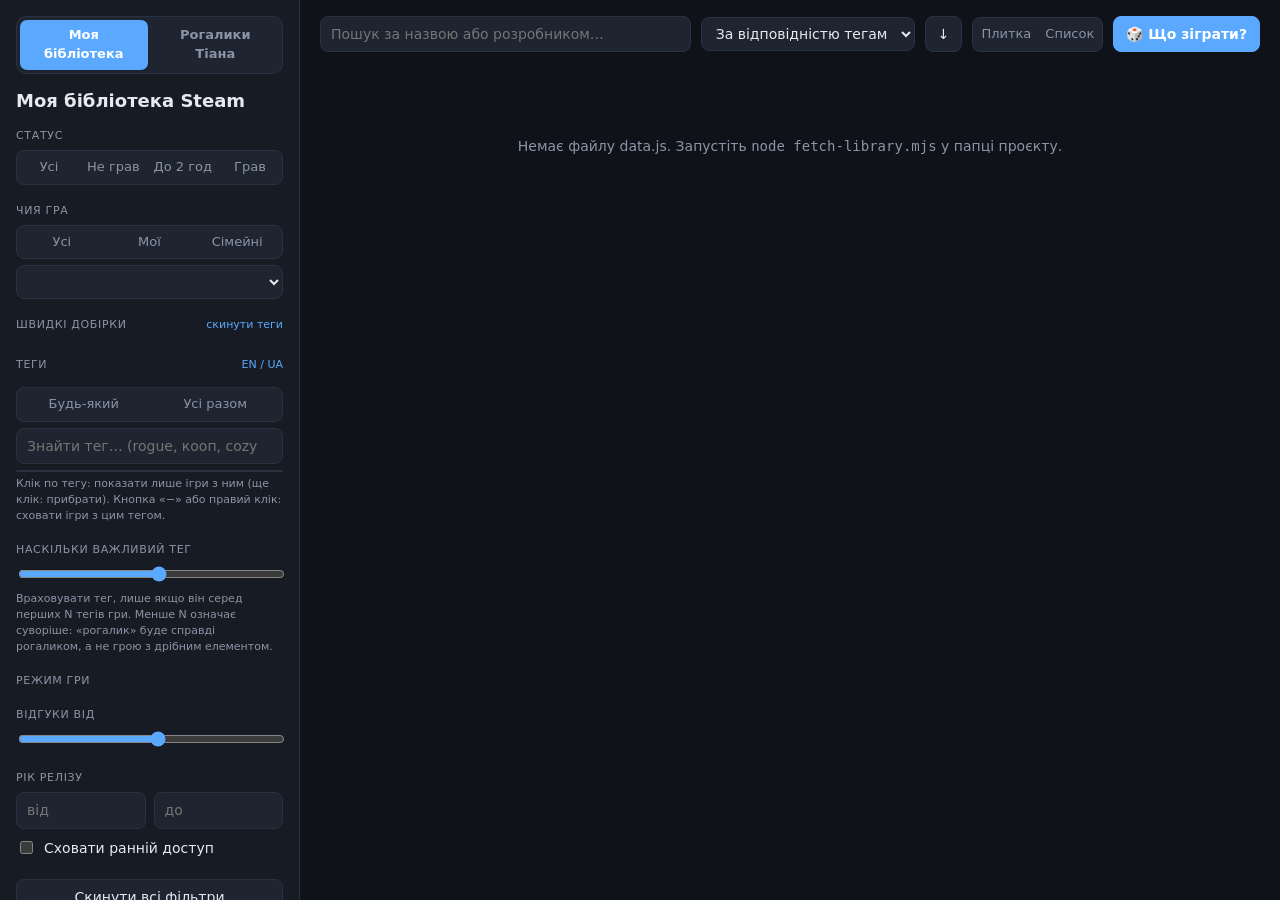
==== index.html @ 285743d7 "Steam library local site with family library and Tian's roguelike table - index.html: own + Steam Fa" ====
<!doctype html>
<html lang="uk">
<head>
<meta charset="utf-8">
<meta name="viewport" content="width=device-width, initial-scale=1">
<title>Моя бібліотека Steam</title>
<link rel="stylesheet" href="style.css">
</head>
<body>
<div class="app">
  <aside id="sidebar">
    <nav class="tabs"><a href="index.html" class="on">Моя бібліотека</a><a href="roguelikes.html">Рогалики Тіана</a></nav>
    <h1>Моя бібліотека Steam</h1>
    <div class="sub" id="updated"></div>

    <div class="section">
      <div class="label">Статус</div>
      <div class="seg" data-key="played">
        <button data-v="all">Усі</button>
        <button data-v="no">Не грав</button>
        <button data-v="tried">До 2 год</button>
        <button data-v="yes">Грав</button>
      </div>
    </div>

    <div class="section">
      <div class="label">Чия гра</div>
      <div class="seg" data-key="source">
        <button data-v="all">Усі</button>
        <button data-v="own">Мої</button>
        <button data-v="family">Сімейні</button>
      </div>
      <select id="owner" style="margin-top:6px"></select>
    </div>

    <div class="section">
      <div class="label">Швидкі добірки <button id="clearTags">скинути теги</button></div>
      <div class="presets" id="presets"></div>
    </div>

    <div class="section">
      <div class="label">
        Теги
        <button id="tagLang" title="Мова назв тегів">EN / UA</button>
      </div>
      <div class="selbox" id="selTags"></div>
      <div class="seg" data-key="tagMode" style="margin-bottom:6px">
        <button data-v="any" title="Гра має хоча б один із вибраних тегів">Будь-який</button>
        <button data-v="all" title="Гра має всі вибрані теги">Усі разом</button>
      </div>
      <input type="search" id="tagSearch" placeholder="Знайти тег… (rogue, кооп, cozy)">
      <div class="taglist" id="taglist"></div>
      <div class="hint">Клік по тегу: показати лише ігри з ним (ще клік: прибрати). Кнопка «−» або правий клік: сховати ігри з цим тегом.</div>
    </div>

    <div class="section">
      <div class="label">Наскільки важливий тег <span id="topNVal"></span></div>
      <input type="range" id="topN" min="3" max="20" step="1">
      <div class="hint">Враховувати тег, лише якщо він серед перших N тегів гри. Менше N означає суворіше: «рогалик» буде справді рогаликом, а не грою з дрібним елементом.</div>
    </div>

    <div class="section">
      <div class="label">Режим гри</div>
      <div class="checks" id="cats"></div>
    </div>

    <div class="section">
      <div class="label">Відгуки від <span id="minRevVal"></span></div>
      <input type="range" id="minRev" min="0" max="95" step="5">
    </div>

    <div class="section">
      <div class="label">Рік релізу</div>
      <div class="row2">
        <input type="number" id="yearFrom" placeholder="від">
        <input type="number" id="yearTo" placeholder="до">
      </div>
      <div class="checks" style="margin-top:6px">
        <label><input type="checkbox" id="hideEA"> Сховати ранній доступ</label>
      </div>
    </div>

    <button class="btn" id="resetAll" style="width:100%">Скинути всі фільтри</button>
    <div class="hint" style="margin-top:12px">Оновити дані: <code>node fetch-library.mjs</code>, потім перезавантажте сторінку.</div>
  </aside>

  <main>
    <div class="toolbar">
      <button class="btn menu-btn" id="menuBtn">☰ Фільтри</button>
      <input type="search" class="search" id="q" placeholder="Пошук за назвою або розробником…">
      <select id="sort" title="Сортування">
        <option value="relevance">За відповідністю тегам</option>
        <option value="name">За назвою</option>
        <option value="playtime">За наіграним часом</option>
        <option value="lastPlayed">За останнім запуском</option>
        <option value="review">За відгуками (%)</option>
        <option value="reviewCount">За популярністю</option>
        <option value="release">За датою релізу</option>
      </select>
      <button class="btn" id="dir" title="Напрямок сортування">↓</button>
      <div class="seg" data-key="view" style="flex:0 0 auto">
        <button data-v="grid">Плитка</button>
        <button data-v="list">Список</button>
      </div>
      <button class="btn primary" id="random">🎲 Що зіграти?</button>
    </div>
    <div class="stats" id="stats"></div>
    <div id="results"></div>
  </main>
</div>

<dialog id="dlg"></dialog>

<script src="data.js"></script>
<script>
(() => {
  const DATA = window.LIBRARY;
  if (!DATA) {
    document.getElementById('results').innerHTML =
      '<div class="empty">Немає файлу data.js. Запустіть <code>node fetch-library.mjs</code> у папці проєкту.</div>';
    return;
  }
  const games = DATA.games;
  const TAGS = DATA.tags; // id -> {en, uk}

  // «Розумний» тег: паті-ігри для компанії. У Steam немає одного тегу для цього
  // (PEAK, наприклад, не має «Party Game»), тож визначаємо за набором ознак.
  const PARTY_ID = -1;
  {
    const byEn = {};
    for (const [id, t] of Object.entries(TAGS)) byEn[t.en] = +id;
    const ids = (a) => a.map((x) => byEn[x]).filter(Boolean);
    const PARTY = ids(['Party Game', 'Party', 'Social Deduction', 'Trivia']);
    const MP = ids(['Multiplayer', 'Co-op', 'Online Co-Op', 'Local Multiplayer', 'Local Co-Op', 'PvP', 'Online PvP', '4 Player Local']);
    const FUN = ids(['Funny', 'Comedy', 'Memes']);
    const NOT = ids(['FPS', 'Looter Shooter', 'City Builder', 'Grand Strategy', 'Massively Multiplayer', 'MMORPG', 'Story Rich']);
    const MP_CATS = [1, 9, 38, 39, 24, 44, 49, 36, 37]; // мультиплеєр/кооп/PvP за даними магазину
    const inTop = (g, set, n) => set.some((id) => { const i = g.tags.indexOf(id); return i !== -1 && i < n; });
    TAGS[PARTY_ID] = { en: 'Party with friends', uk: 'Паті з друзями' };
    for (const g of DATA.games) {
      const multi = (g.categories || []).some((c) => MP_CATS.includes(c));
      const party = inTop(g, PARTY, 15) || (inTop(g, MP, 8) && inTop(g, FUN, 12) && !inTop(g, NOT, 8));
      if (multi && party) g.tags = [PARTY_ID, ...g.tags];
    }
  }

  // Режими гри (Steam category ids)
  const CATS = [
    { id: 2, name: 'Для одного гравця' },
    { id: 9, name: 'Кооператив (будь-який)', any: [9, 38, 39, 48] },
    { id: 38, name: 'Онлайн-кооператив' },
    { id: 39, name: 'Кооп на одному ПК', any: [39, 24, 37] },
    { id: 49, name: 'PvP', any: [49, 36, 37, 47] },
    { id: 44, name: 'Remote Play Together' },
    { id: 28, name: 'Повна підтримка геймпада' },
  ];

  const PRESETS = [
    { name: '🎉 Паті з друзями', tags: ['Party with friends'] },
    { name: 'Рогалики', tags: ['Roguelike', 'Roguelite', 'Action Roguelike', 'Roguelike Deckbuilder', 'Traditional Roguelike'] },
    { name: 'Колодобудування', tags: ['Deckbuilding', 'Card Battler', 'Roguelike Deckbuilder'] },
    { name: 'Метроїдванії', tags: ['Metroidvania'] },
    { name: 'Souls-like', tags: ['Souls-like'] },
    { name: 'Стратегії', tags: ['Strategy', 'Turn-Based Strategy', 'RTS', 'Grand Strategy', '4X'] },
    { name: 'Тактика', tags: ['Turn-Based Tactics', 'Tactical', 'Tactical RPG'] },
    { name: 'RPG', tags: ['RPG', 'Action RPG', 'CRPG', 'JRPG', 'Party-Based RPG'] },
    { name: 'Виживання', tags: ['Survival', 'Open World Survival Craft'] },
    { name: 'Будівництво', tags: ['City Builder', 'Colony Sim', 'Base Building', 'Automation'] },
    { name: 'Головоломки', tags: ['Puzzle', 'Logic'] },
    { name: 'Затишні', tags: ['Cozy', 'Relaxing', 'Wholesome'] },
    { name: 'Сюжетні', tags: ['Story Rich', 'Narrative', 'Visual Novel'] },
    { name: 'Горор', tags: ['Horror', 'Psychological Horror', 'Survival Horror'] },
    { name: 'Платформери', tags: ['Platformer', 'Precision Platformer', '2D Platformer', '3D Platformer'] },
    { name: 'Шутери', tags: ['Shooter', 'FPS', 'Shoot \'Em Up', 'Bullet Hell'] },
  ];
  const tagIdByEn = {};
  for (const [id, t] of Object.entries(TAGS)) tagIdByEn[t.en] = +id;
  for (const p of PRESETS) p.ids = p.tags.map((n) => tagIdByEn[n]).filter(Boolean);
  const presets = PRESETS.filter((p) => p.ids.length);

  const owners = [...new Set(games.filter((g) => g.source === 'family').flatMap((g) => g.owners.split('; ')))].filter(Boolean).sort();

  // ---------- Стан ----------
  const DEFAULTS = {
    q: '', played: 'all', source: 'all', owner: '', tagMode: 'any', inc: [], exc: [], topN: 20,
    cats: [], minRev: 0, yearFrom: '', yearTo: '', hideEA: false,
    sort: 'name', dir: 'asc', view: 'grid', tagLang: 'en',
  };
  let S = { ...DEFAULTS };
  try { Object.assign(S, JSON.parse(localStorage.getItem('steamlib.state') || '{}')); } catch {}
  const save = () => { try { localStorage.setItem('steamlib.state', JSON.stringify(S)); } catch {} };

  const $ = (id) => document.getElementById(id);
  const esc = (s) => String(s ?? '').replace(/[&<>"']/g, (c) => ({ '&': '&amp;', '<': '&lt;', '>': '&gt;', '"': '&quot;', "'": '&#39;' }[c]));
  const tagName = (id) => { const t = TAGS[id]; return t ? (S.tagLang === 'uk' ? (t.uk || t.en) : t.en) : id; };
  const tagTitle = (id) => { const t = TAGS[id]; return t ? `${t.en} / ${t.uk || ''}` : ''; };
  const hours = (h) => h >= 100 ? `${Math.round(h)} год` : h >= 1 ? `${h.toFixed(1).replace('.0', '')} год` : h > 0 ? `${Math.round(h * 60)} хв` : '';
  const revClass = (p) => p >= 80 ? 'good' : p >= 60 ? 'mid' : 'bad';
  const plural = (n, a, b, c) => { const m10 = n % 10, m100 = n % 100; return m10 === 1 && m100 !== 11 ? a : m10 >= 2 && m10 <= 4 && (m100 < 12 || m100 > 14) ? b : c; };

  // ---------- Фільтрація ----------
  function hasTag(g, id) {
    const i = g.tags.indexOf(id);
    return i !== -1 && i < S.topN;
  }
  function passesNonTag(g) {
    if (S.q) {
      const q = S.q.toLowerCase();
      if (!g.name.toLowerCase().includes(q) && !(g.developers || '').toLowerCase().includes(q)) return false;
    }
    if (S.played === 'no' && g.playtime_hours > 0) return false;
    if (S.played === 'yes' && !(g.playtime_hours > 0)) return false;
    if (S.played === 'tried' && !(g.playtime_hours > 0 && g.playtime_hours < 2)) return false;
    if (S.source !== 'all' && g.source !== S.source) return false;
    if (S.owner && !g.owners.split('; ').includes(S.owner)) return false;
    for (const cid of S.cats) {
      const c = CATS.find((x) => x.id === cid);
      const ids = c?.any || [cid];
      if (!ids.some((i) => (g.categories || []).includes(i))) return false;
    }
    if (S.minRev > 0 && !(g.review_pct >= S.minRev)) return false;
    const y = g.release ? +g.release.slice(0, 4) : null;
    if (S.yearFrom && !(y >= +S.yearFrom)) return false;
    if (S.yearTo && !(y <= +S.yearTo)) return false;
    if (S.hideEA && g.early_access) return false;
    return true;
  }
  function passesTags(g) {
    for (const id of S.exc) if (hasTag(g, id)) return false;
    if (!S.inc.length) return true;
    return S.tagMode === 'all' ? S.inc.every((id) => hasTag(g, id)) : S.inc.some((id) => hasTag(g, id));
  }
  // Відповідність: вищі позиції вибраних тегів дають більший бал
  function relevance(g) {
    let s = 0;
    for (const id of S.inc) { const i = g.tags.indexOf(id); if (i !== -1 && i < S.topN) s += 20 - i; }
    return s;
  }

  const SORTERS = {
    name: (a, b) => a.name.localeCompare(b.name, 'uk'),
    playtime: (a, b) => (a.playtime_hours || 0) - (b.playtime_hours || 0),
    lastPlayed: (a, b) => (a.last_played || '').localeCompare(b.last_played || ''),
    review: (a, b) => (a.review_pct ?? -1) - (b.review_pct ?? -1) || (a.review_count || 0) - (b.review_count || 0),
    reviewCount: (a, b) => (a.review_count || 0) - (b.review_count || 0),
    release: (a, b) => (a.release || '').localeCompare(b.release || ''),
    relevance: (a, b) => relevance(a) - relevance(b) || (a.review_pct ?? -1) - (b.review_pct ?? -1),
  };
  const DEFAULT_DIR = { name: 'asc', playtime: 'desc', lastPlayed: 'desc', review: 'desc', reviewCount: 'desc', release: 'desc', relevance: 'desc' };

  let current = [];
  function compute() {
    const base = games.filter(passesNonTag);
    current = base.filter(passesTags);
    let key = S.sort;
    let dir = S.dir === 'asc' ? 1 : -1;
    if (key === 'relevance' && !S.inc.length) { key = 'name'; dir = 1; }
    const cmp = SORTERS[key];
    current.sort((a, b) => dir * cmp(a, b) || a.name.localeCompare(b.name, 'uk'));
    // Лічильники тегів у межах решти фільтрів, щоб було видно, скільки ігор дасть кожен тег
    const counts = {};
    for (const g of base) {
      if (!S.exc.every((id) => !hasTag(g, id))) continue;
      for (let i = 0; i < Math.min(g.tags.length, S.topN); i++) counts[g.tags[i]] = (counts[g.tags[i]] || 0) + 1;
    }
    return counts;
  }

  // ---------- Рендер ----------
  function renderSidebar(counts) {
    document.querySelectorAll('.seg[data-key]').forEach((seg) => {
      seg.querySelectorAll('button').forEach((b) => b.classList.toggle('on', S[seg.dataset.key] === b.dataset.v));
    });
    $('owner').innerHTML = `<option value="">Будь-який власник</option>` +
      owners.map((o) => `<option ${o === S.owner ? 'selected' : ''}>${esc(o)}</option>`).join('');
    $('owner').style.display = owners.length ? '' : 'none';

    $('presets').innerHTML = presets.map((p, i) => {
      const on = p.ids.length === S.inc.length && p.ids.every((id) => S.inc.includes(id));
      return `<span class="chip ${on ? 'inc' : ''}" data-preset="${i}">${esc(p.name)}</span>`;
    }).join('');

    const tq = $('tagSearch').value.trim().toLowerCase();
    const selected = [...S.inc, ...S.exc];
    let ids = Object.keys(TAGS).map(Number).filter((id) => counts[id] || selected.includes(id));
    if (tq) ids = ids.filter((id) => (TAGS[id].en + ' ' + (TAGS[id].uk || '')).toLowerCase().includes(tq));
    ids.sort((a, b) => (counts[b] || 0) - (counts[a] || 0) || tagName(a).localeCompare(tagName(b)));
    $('taglist').innerHTML = ids.slice(0, 300).map((id) => {
      const st = S.inc.includes(id) ? 'inc' : S.exc.includes(id) ? 'exc' : '';
      const t = TAGS[id];
      const sub = S.tagLang === 'uk' && t.uk && t.uk !== t.en ? `<small>${esc(t.en)}</small>` : '';
      return `<div class="tagrow ${st}" data-tag="${id}" title="${st === 'inc' ? 'Увімкнено, клік прибере' : st === 'exc' ? 'Виключено' : 'Клік: показати лише ігри з цим тегом'}">
        <span class="mark">${st === 'inc' ? '✓' : ''}</span>
        <span class="nm"><span>${esc(tagName(id))}</span>${sub}</span>
        <span class="n">${counts[id] || 0}</span>
        <button class="tb" data-exc="${id}" title="${st === 'exc' ? 'Повернути ігри з цим тегом' : 'Сховати ігри з цим тегом'}">−</button>
      </div>`;
    }).join('') || '<div class="tagrow"><span class="n">Нічого не знайдено</span></div>';

    const sel = [];
    if (S.inc.length) sel.push(`<div class="grp">${S.inc.length > 1 ? (S.tagMode === 'all' ? 'Мають усі:' : 'Мають хоча б один:') : 'Має тег:'} ${S.inc.map((id) => `<span class="chip inc" data-untag="${id}" title="Прибрати">${esc(tagName(id))} ✕</span>`).join('')}</div>`);
    if (S.exc.length) sel.push(`<div class="grp">Без тегів: ${S.exc.map((id) => `<span class="chip exc" data-untag="${id}" title="Прибрати">${esc(tagName(id))} ✕</span>`).join('')}</div>`);
    $('selTags').innerHTML = sel.join('');
    document.querySelector('.seg[data-key="tagMode"]').style.display = S.inc.length > 1 ? '' : 'none';

    $('topN').value = S.topN;
    $('topNVal').textContent = S.topN >= 20 ? 'усі теги' : `топ-${S.topN}`;
    $('cats').innerHTML = CATS.map((c) => `<label><input type="checkbox" data-cat="${c.id}" ${S.cats.includes(c.id) ? 'checked' : ''}> ${esc(c.name)}</label>`).join('');
    $('minRev').value = S.minRev;
    $('minRevVal').textContent = S.minRev ? `${S.minRev}%` : 'будь-які';
    $('yearFrom').value = S.yearFrom; $('yearTo').value = S.yearTo;
    $('hideEA').checked = S.hideEA;
    $('tagLang').textContent = S.tagLang === 'en' ? 'Мова тегів: EN' : 'Мова тегів: UA';
  }

  function tagChips(g, max) {
    const shown = g.tags.slice(0, max);
    // Вибрані теги показуємо завжди, навіть якщо вони не в перших max
    for (const id of S.inc) if (!shown.includes(id) && hasTag(g, id)) shown.push(id);
    return shown.map((id) => {
      const cls = S.inc.includes(id) ? 'inc' : S.exc.includes(id) ? 'exc' : '';
      return `<span class="chip ${cls}" data-tag="${id}" title="${esc(tagTitle(id))}">${esc(tagName(id))}</span>`;
    }).join('');
  }
  function reviewHtml(g) {
    return g.review_pct != null ? `<span class="rev ${revClass(g.review_pct)}" title="${esc(g.review_label || '')}, ${g.review_count} відгуків">👍 ${g.review_pct}%</span>` : '';
  }

  function renderResults() {
    const played = current.filter((g) => g.playtime_hours > 0).length;
    const af = [
      ...S.inc.map((id) => `<span class="chip inc" data-untag="${id}" title="Прибрати">${esc(tagName(id))} ✕</span>`),
      ...S.exc.map((id) => `<span class="chip exc" data-untag="${id}" title="Прибрати">без ${esc(tagName(id))} ✕</span>`),
    ].join('');
    $('stats').innerHTML = `Показано <b>${current.length}</b> з ${games.length} · не грав: <b>${current.length - played}</b> · грав: <b>${played}</b>` +
      (af ? ` · <span class="active-filters">${af}</span>` : '');

    $('sort').value = S.sort;
    $('dir').textContent = S.dir === 'asc' ? '↑' : '↓';
    if (!current.length) {
      $('results').innerHTML = '<div class="empty">Нічого не знайдено. Спробуйте послабити фільтри.</div>';
      return;
    }
    if (S.view === 'list') {
      const th = (key, label, cls = '') => `<th class="${cls} ${S.sort === key ? 'sorted' : ''}" data-sort="${key}">${label}${S.sort === key ? (S.dir === 'asc' ? ' ↑' : ' ↓') : ''}</th>`;
      $('results').innerHTML = `<table class="list"><thead><tr><th></th>${th('name', 'Назва')}<th>Теги</th>${th('playtime', 'Наіграно', 'num')}${th('lastPlayed', 'Останній запуск', 'num')}${th('review', 'Відгуки', 'num')}${th('release', 'Реліз', 'num')}<th>Чия</th></tr></thead><tbody>` +
        current.map((g) => `<tr class="g" data-app="${g.appid}">
          <td>${g.image ? `<img loading="lazy" src="${esc(g.image)}" alt="">` : ''}</td>
          <td><b>${esc(g.name)}</b>${g.early_access ? ' <span class="n" style="color:var(--muted)">(ранній доступ)</span>' : ''}</td>
          <td><div class="tags">${tagChips(g, 4)}</div></td>
          <td class="num">${hours(g.playtime_hours) || '<span style="color:var(--accent)">не грав</span>'}</td>
          <td class="num">${g.last_played || ''}</td>
          <td class="num">${reviewHtml(g)}</td>
          <td class="num">${g.release ? g.release.slice(0, 4) : ''}</td>
          <td>${g.source === 'own' ? 'моя' : esc(g.owners)}</td>
        </tr>`).join('') + '</tbody></table>';
    } else {
      $('results').innerHTML = '<div class="grid">' + current.map((g) => `
        <div class="card" data-app="${g.appid}">
          <div class="cover">
            <div class="noimg">${esc(g.name)}</div>
            ${g.image ? `<img loading="lazy" src="${esc(g.image)}" alt="" onerror="this.remove()">` : ''}
            ${g.playtime_hours > 0 ? `<span class="badge l">${hours(g.playtime_hours)}</span>` : '<span class="badge l unplayed">не грав</span>'}
            ${g.source === 'family' ? `<span class="badge r" title="Сімейна бібліотека">👪 ${esc(g.owners.split('; ')[0])}</span>` : ''}
          </div>
          <div class="body">
            <div class="title">${esc(g.name)}</div>
            <div class="meta">${reviewHtml(g)}${g.release ? `<span>${g.release.slice(0, 4)}</span>` : ''}${g.early_access ? '<span>ранній доступ</span>' : ''}</div>
            <div class="tags">${tagChips(g, 5)}</div>
          </div>
        </div>`).join('') + '</div>';
    }
  }

  function render() {
    const counts = compute();
    renderSidebar(counts);
    renderResults();
    save();
  }

  // ---------- Деталі ----------
  function openGame(appid) {
    const g = games.find((x) => x.appid === appid);
    if (!g) return;
    const dlg = $('dlg');
    dlg.innerHTML = `
      <button class="close" aria-label="Закрити">×</button>
      ${g.image ? `<div class="dlg-cover"><img src="${esc(g.image)}" alt=""></div>` : ''}
      <div class="dlg-body">
        <h2>${esc(g.name)}</h2>
        <div class="meta">${reviewHtml(g)}${g.review_label ? `<span>${esc(g.review_label)} · ${g.review_count} відгуків</span>` : ''}</div>
        ${g.description ? `<p>${esc(g.description)}</p>` : ''}
        <dl class="kv">
          <dt>Наіграно</dt><dd>${hours(g.playtime_hours) || 'ще не грав'}</dd>
          ${g.last_played ? `<dt>Останній запуск</dt><dd>${g.last_played}</dd>` : ''}
          <dt>Чия гра</dt><dd>${g.source === 'own' ? 'моя' : `сімейна (${esc(g.owners)})`}</dd>
          ${g.developers ? `<dt>Розробник</dt><dd>${esc(g.developers)}</dd>` : ''}
          ${g.release ? `<dt>Реліз</dt><dd>${g.release}${g.early_access ? ' · ранній доступ' : ''}</dd>` : ''}
        </dl>
        <div class="tags">${tagChips(g, 20)}</div>
        <div class="actions">
          <a class="btn primary" href="steam://run/${g.appid}">▶ Запустити / встановити</a>
          <a class="btn" href="steam://nav/games/details/${g.appid}">У бібліотеці Steam</a>
          <a class="btn" href="https://store.steampowered.com/app/${g.appid}" target="_blank" rel="noopener">Сторінка в магазині</a>
          <button class="btn" id="again" ${current.length > 1 ? '' : 'hidden'}>🎲 Інша випадкова</button>
        </div>
      </div>`;
    if (!dlg.open) dlg.showModal();
  }

  // ---------- Події ----------
  // kind: 'inc' — показати лише з тегом, 'exc' — сховати з тегом. Повторна дія того ж типу знімає тег.
  function toggleTag(id, kind) {
    const was = S.inc.includes(id) ? 'inc' : S.exc.includes(id) ? 'exc' : null;
    S.inc = S.inc.filter((x) => x !== id);
    S.exc = S.exc.filter((x) => x !== id);
    if (was !== kind) S[kind].push(id);
    if (S.inc.length && S.sort === 'name' && !S._sortTouched) { S.sort = 'relevance'; S.dir = 'desc'; }
    render();
  }
  function untag(id) { S.inc = S.inc.filter((x) => x !== id); S.exc = S.exc.filter((x) => x !== id); render(); }

  document.addEventListener('click', (e) => {
    const t = e.target;
    const untagEl = t.closest('[data-untag]');
    if (untagEl) { untag(+untagEl.dataset.untag); return; }
    const excBtn = t.closest('[data-exc]');
    if (excBtn) { toggleTag(+excBtn.dataset.exc, 'exc'); return; }
    const tagEl = t.closest('[data-tag]');
    if (tagEl) {
      e.stopPropagation();
      toggleTag(+tagEl.dataset.tag, 'inc');
      if (tagEl.closest('dialog')) $('dlg').close();
      return;
    }
    const segBtn = t.closest('.seg[data-key] button');
    if (segBtn) { S[segBtn.closest('.seg').dataset.key] = segBtn.dataset.v; render(); return; }
    const pr = t.closest('[data-preset]');
    if (pr) {
      const p = presets[+pr.dataset.preset];
      const on = p.ids.length === S.inc.length && p.ids.every((id) => S.inc.includes(id));
      S.inc = on ? [] : [...p.ids];
      S.exc = S.exc.filter((x) => !p.ids.includes(x));
      S.tagMode = 'any';
      if (!on) { S.sort = 'relevance'; S.dir = 'desc'; }
      render(); return;
    }
    const th = t.closest('th[data-sort]');
    if (th) {
      const k = th.dataset.sort;
      if (S.sort === k) S.dir = S.dir === 'asc' ? 'desc' : 'asc'; else { S.sort = k; S.dir = DEFAULT_DIR[k]; }
      S._sortTouched = true; render(); return;
    }
    const item = t.closest('[data-app]');
    if (item) { openGame(+item.dataset.app); return; }
    if (t.closest('.close')) { $('dlg').close(); return; }
    if (t.id === 'again') { pickRandom(); return; }
    if (t === $('dlg')) $('dlg').close(); // клік по фону
  });
  document.addEventListener('contextmenu', (e) => {
    const tagEl = e.target.closest('[data-tag]');
    if (tagEl) { e.preventDefault(); toggleTag(+tagEl.dataset.tag, 'exc'); if (tagEl.closest('dialog')) $('dlg').close(); }
  });

  let qTimer;
  $('q').value = S.q;
  $('q').addEventListener('input', (e) => { clearTimeout(qTimer); qTimer = setTimeout(() => { S.q = e.target.value.trim(); render(); }, 120); });
  $('tagSearch').addEventListener('input', () => renderSidebar(compute()));
  $('owner').addEventListener('change', (e) => { S.owner = e.target.value; render(); });
  $('topN').addEventListener('input', (e) => { S.topN = +e.target.value; render(); });
  $('minRev').addEventListener('input', (e) => { S.minRev = +e.target.value; render(); });
  $('yearFrom').addEventListener('change', (e) => { S.yearFrom = e.target.value; render(); });
  $('yearTo').addEventListener('change', (e) => { S.yearTo = e.target.value; render(); });
  $('hideEA').addEventListener('change', (e) => { S.hideEA = e.target.checked; render(); });
  $('cats').addEventListener('change', (e) => {
    const id = +e.target.dataset.cat;
    S.cats = e.target.checked ? [...S.cats, id] : S.cats.filter((x) => x !== id);
    render();
  });
  $('sort').addEventListener('change', (e) => { S.sort = e.target.value; S.dir = DEFAULT_DIR[S.sort]; S._sortTouched = true; render(); });
  $('dir').addEventListener('click', () => { S.dir = S.dir === 'asc' ? 'desc' : 'asc'; render(); });
  $('tagLang').addEventListener('click', () => { S.tagLang = S.tagLang === 'en' ? 'uk' : 'en'; render(); });
  $('clearTags').addEventListener('click', () => { S.inc = []; S.exc = []; render(); });
  $('resetAll').addEventListener('click', () => { S = { ...DEFAULTS, view: S.view, tagLang: S.tagLang }; $('q').value = ''; $('tagSearch').value = ''; render(); });
  $('menuBtn').addEventListener('click', (e) => { e.stopPropagation(); $('sidebar').classList.toggle('open'); });
  document.addEventListener('keydown', (e) => {
    if (e.key === '/' && document.activeElement.tagName !== 'INPUT') { e.preventDefault(); $('q').focus(); }
  });

  function pickRandom() {
    if (!current.length) return;
    // Невідіграні ігри з кращими відгуками випадають частіше
    const w = current.map((g) => (g.playtime_hours > 0 ? 1 : 2) * (1 + Math.max(0, (g.review_pct ?? 60) - 50) / 25));
    let r = Math.random() * w.reduce((a, b) => a + b, 0);
    let i = 0;
    while ((r -= w[i]) > 0) i++;
    openGame(current[Math.min(i, current.length - 1)].appid);
  }
  $('random').addEventListener('click', pickRandom);

  $('updated').textContent = `${games.length} ${plural(games.length, 'гра', 'гри', 'ігор')} · оновлено ${new Date(DATA.updated).toLocaleString('uk-UA', { dateStyle: 'medium', timeStyle: 'short' })}`;
  render();
})();
</script>
</body>
</html>
---- style.css ----
:root {
  --bg: #0f1218;
  --panel: #171b23;
  --panel-2: #1e2430;
  --line: #2a3140;
  --text: #e6e9ef;
  --muted: #8b94a7;
  --accent: #5aa9ff;
  --accent-bg: rgba(90,169,255,.14);
  --good: #5cc98a;
  --mid: #e0b84f;
  --bad: #e06a5f;
  --exclude: #e06a5f;
  --exclude-bg: rgba(224,106,95,.14);
  --radius: 10px;
  color-scheme: dark;
}
:root[data-theme="light"] {
  --bg: #f4f5f8; --panel: #ffffff; --panel-2: #eef0f4; --line: #dde1e8;
  --text: #1a1e27; --muted: #5d6677; --accent: #1f6fd1; --accent-bg: rgba(31,111,209,.10);
  --good: #23874f; --mid: #a87a0c; --bad: #c0392b; --exclude: #c0392b; --exclude-bg: rgba(192,57,43,.10);
  color-scheme: light;
}
* { box-sizing: border-box; }
html, body { margin: 0; background: var(--bg); color: var(--text); }
body { font: 14px/1.45 system-ui, -apple-system, "Segoe UI", Roboto, sans-serif; }
button, input, select { font: inherit; color: inherit; }
a { color: var(--accent); text-decoration: none; }
a:hover { text-decoration: underline; }

.app { display: grid; grid-template-columns: 300px 1fr; min-height: 100vh; }
aside {
  background: var(--panel); border-right: 1px solid var(--line);
  padding: 16px; position: sticky; top: 0; height: 100vh; overflow-y: auto;
}
main { padding: 16px 20px 40px; min-width: 0; }

h1 { font-size: 18px; margin: 0 0 2px; }
.sub { color: var(--muted); font-size: 12px; margin-bottom: 14px; }
.section { margin-bottom: 18px; }
.section > .label {
  font-size: 11px; text-transform: uppercase; letter-spacing: .06em;
  color: var(--muted); margin-bottom: 6px; display: flex; justify-content: space-between; align-items: center;
}
.label button { background: none; border: 0; color: var(--accent); cursor: pointer; font-size: 11px; padding: 0; text-transform: none; letter-spacing: 0; }

input[type="search"], input[type="number"], select {
  width: 100%; background: var(--panel-2); border: 1px solid var(--line);
  border-radius: 8px; padding: 7px 10px; outline: none;
}
input:focus, select:focus { border-color: var(--accent); }

.seg { display: flex; background: var(--panel-2); border: 1px solid var(--line); border-radius: 8px; padding: 2px; gap: 2px; flex-wrap: wrap; }
.seg button {
  flex: 1; background: none; border: 0; border-radius: 6px; padding: 5px 6px; cursor: pointer;
  color: var(--muted); white-space: nowrap; font-size: 13px;
}
.seg button.on { background: var(--accent-bg); color: var(--accent); font-weight: 600; }

.presets { display: flex; flex-wrap: wrap; gap: 6px; }
.chip {
  display: inline-flex; align-items: center; gap: 4px;
  border: 1px solid var(--line); background: var(--panel-2); color: var(--text);
  border-radius: 999px; padding: 3px 10px; font-size: 12px; cursor: pointer; user-select: none;
}
.chip:hover { border-color: var(--accent); }
.chip.inc { background: var(--accent-bg); border-color: var(--accent); color: var(--accent); }
.chip.exc { background: var(--exclude-bg); border-color: var(--exclude); color: var(--exclude); text-decoration: line-through; }
.chip .n { color: var(--muted); font-size: 11px; }

.taglist { max-height: 260px; overflow-y: auto; margin-top: 6px; border: 1px solid var(--line); border-radius: 8px; }
.tagrow {
  display: flex; justify-content: space-between; padding: 5px 10px; cursor: pointer; font-size: 13px;
  border-bottom: 1px solid var(--line); user-select: none;
}
.tagrow:last-child { border-bottom: 0; }
.tagrow:hover { background: var(--panel-2); }
.tagrow { align-items: center; gap: 6px; }
.tagrow .nm { flex: 1; min-width: 0; overflow-wrap: anywhere; }
.tagrow .n { flex: 0 0 auto; }
.tagrow .nm small { color: var(--muted); margin-left: 4px; }
.tagrow .mark { width: 14px; text-align: center; flex: 0 0 14px; }
.tagrow.inc { background: var(--accent-bg); color: var(--accent); font-weight: 600; }
.tagrow.exc { background: var(--exclude-bg); color: var(--exclude); }
.tagrow.exc .nm span { text-decoration: line-through; }
.tagrow .n { color: var(--muted); }
.tb {
  width: 22px; height: 22px; border-radius: 6px; border: 1px solid var(--line); background: var(--panel);
  cursor: pointer; padding: 0; line-height: 1; color: var(--muted); flex: 0 0 22px;
}
.tb:hover { border-color: var(--exclude); color: var(--exclude); }
.tagrow.exc .tb { background: var(--exclude); border-color: var(--exclude); color: #fff; }
.selbox { display: flex; flex-direction: column; gap: 6px; margin-bottom: 8px; }
.selbox .grp { display: flex; flex-wrap: wrap; gap: 4px; align-items: center; font-size: 12px; color: var(--muted); }
.hint { color: var(--muted); font-size: 11px; margin-top: 4px; }

.checks label { display: flex; align-items: center; gap: 8px; padding: 3px 0; cursor: pointer; }
.row2 { display: flex; gap: 8px; align-items: center; }
.row2 > * { flex: 1; }
input[type="range"] { width: 100%; accent-color: var(--accent); }

.toolbar { display: flex; gap: 10px; align-items: center; flex-wrap: wrap; margin-bottom: 12px; }
.toolbar .search { flex: 1 1 260px; }
.toolbar select { width: auto; }
.btn {
  background: var(--panel-2); border: 1px solid var(--line); border-radius: 8px; padding: 7px 12px; cursor: pointer; white-space: nowrap;
}
.btn:hover { border-color: var(--accent); }
.btn.primary { background: var(--accent); border-color: var(--accent); color: #fff; font-weight: 600; }
.stats { color: var(--muted); font-size: 13px; margin-bottom: 12px; display: flex; gap: 6px; flex-wrap: wrap; align-items: center; }
.stats b { color: var(--text); }
.active-filters { display: flex; flex-wrap: wrap; gap: 6px; }

.grid { display: grid; grid-template-columns: repeat(auto-fill, minmax(250px, 1fr)); gap: 14px; }
.card {
  background: var(--panel); border: 1px solid var(--line); border-radius: var(--radius); overflow: hidden;
  cursor: pointer; display: flex; flex-direction: column; transition: border-color .12s, transform .12s;
}
.card:hover { border-color: var(--accent); transform: translateY(-2px); }
.cover { aspect-ratio: 460 / 215; background: var(--panel-2); position: relative; }
.cover img { position: absolute; inset: 0; width: 100%; height: 100%; object-fit: cover; display: block; }
.cover .noimg { position: absolute; inset: 0; display: grid; place-items: center; color: var(--muted); padding: 10px; text-align: center; }
.badge {
  position: absolute; top: 8px; font-size: 11px; font-weight: 600; padding: 2px 7px; border-radius: 6px;
  background: rgba(0,0,0,.72); color: #fff;
}
.badge.l { left: 8px; } .badge.r { right: 8px; }
.badge.unplayed { background: rgba(31,111,209,.9); }
.card .body { padding: 10px 12px 12px; display: flex; flex-direction: column; gap: 6px; flex: 1; }
.card .title { font-weight: 600; font-size: 14px; line-height: 1.3; }
.meta { display: flex; gap: 10px; flex-wrap: wrap; color: var(--muted); font-size: 12px; }
.rev.good { color: var(--good); } .rev.mid { color: var(--mid); } .rev.bad { color: var(--bad); }
.tags { display: flex; flex-wrap: wrap; gap: 4px; margin-top: auto; }
.tags .chip { font-size: 11px; padding: 1px 8px; }

table.list { width: 100%; border-collapse: collapse; background: var(--panel); border: 1px solid var(--line); border-radius: var(--radius); overflow: hidden; }
.list th, .list td { padding: 7px 10px; text-align: left; border-bottom: 1px solid var(--line); vertical-align: middle; }
.list th { font-size: 12px; color: var(--muted); font-weight: 600; cursor: pointer; white-space: nowrap; background: var(--panel-2); }
.list th.sorted { color: var(--accent); }
.list tr.g { cursor: pointer; }
.list tr.g:hover td { background: var(--panel-2); }
.list img { width: 92px; height: 43px; object-fit: cover; border-radius: 4px; display: block; background: var(--panel-2); }
.list td.num { text-align: right; white-space: nowrap; }
.list .tags .chip { font-size: 11px; }

.empty { text-align: center; color: var(--muted); padding: 60px 20px; }

dialog {
  border: 1px solid var(--line); border-radius: 14px; padding: 0; background: var(--panel); color: var(--text);
  width: min(720px, calc(100vw - 32px)); max-height: calc(100vh - 40px);
}
dialog::backdrop { background: rgba(0,0,0,.6); }
.dlg-cover img { width: 100%; display: block; }
.dlg-body { padding: 16px 20px 20px; }
.dlg-body h2 { margin: 0 0 6px; font-size: 20px; }
.dlg-body p { margin: 8px 0 12px; }
.kv { display: grid; grid-template-columns: max-content 1fr; gap: 4px 14px; font-size: 13px; margin: 12px 0; }
.kv dt { color: var(--muted); }
.kv dd { margin: 0; }
.actions { display: flex; gap: 8px; flex-wrap: wrap; margin-top: 14px; }
.close { position: absolute; top: 10px; right: 10px; background: rgba(0,0,0,.6); color: #fff; border: 0; border-radius: 50%; width: 32px; height: 32px; cursor: pointer; font-size: 18px; }

.menu-btn { display: none; }
@media (max-width: 860px) {
  .app { grid-template-columns: 1fr; }
  aside { position: fixed; inset: 0 auto 0 0; width: min(320px, 90vw); z-index: 20; transform: translateX(-100%); transition: transform .2s; }
  aside.open { transform: none; box-shadow: 0 0 40px rgba(0,0,0,.5); }
  .menu-btn { display: inline-block; }
  main { padding: 12px 16px 40px; }
}

/* ---- Навігація між сторінками ---- */
.tabs { display: flex; gap: 4px; margin-bottom: 14px; background: var(--panel-2); border: 1px solid var(--line); border-radius: 10px; padding: 3px; }
.tabs a { flex: 1; text-align: center; padding: 6px 8px; border-radius: 7px; color: var(--muted); font-weight: 600; font-size: 13px; }
.tabs a:hover { text-decoration: none; color: var(--text); }
.tabs a.on { background: var(--accent); color: #fff; }

/* ---- Сторінка рогаликів ---- */
.badge.rating { font-size: 12px; }
.badge.r.own { background: rgba(35,135,79,.92); }
.badge.r.fam { background: rgba(120,80,200,.92); }
.badge.r.price { background: rgba(0,0,0,.72); }
.badge .disc { background: #4c6b22; color: #beee11; padding: 0 4px; border-radius: 4px; margin-right: 4px; }
.r-good { color: var(--good); } .r-mid { color: var(--mid); } .r-bad { color: var(--bad); }
.diff { display: inline-flex; align-items: center; gap: 5px; }
.diff .bar { width: 50px; height: 5px; border-radius: 3px; background: var(--panel-2); overflow: hidden; display: inline-block; }
.diff .bar i { display: block; height: 100%; background: linear-gradient(90deg, var(--good), var(--mid), var(--bad)); background-size: 50px 100%; }
.note { color: var(--muted); font-size: 12px; display: -webkit-box; -webkit-line-clamp: 3; -webkit-box-orient: vertical; overflow: hidden; }
.pill { font-size: 11px; padding: 1px 7px; border-radius: 6px; background: var(--panel-2); border: 1px solid var(--line); color: var(--muted); }
.pill.st-done { color: var(--good); border-color: currentColor; }
.pill.st-drop { color: var(--bad); border-color: currentColor; }
.pill.st-wait { color: var(--mid); border-color: currentColor; }
.chips-box { display: flex; flex-wrap: wrap; gap: 5px; }
.chips-box.scroll { max-height: 150px; overflow-y: auto; }
.mine-own { color: var(--good); font-weight: 600; }
.mine-fam { color: #a98ae6; font-weight: 600; }
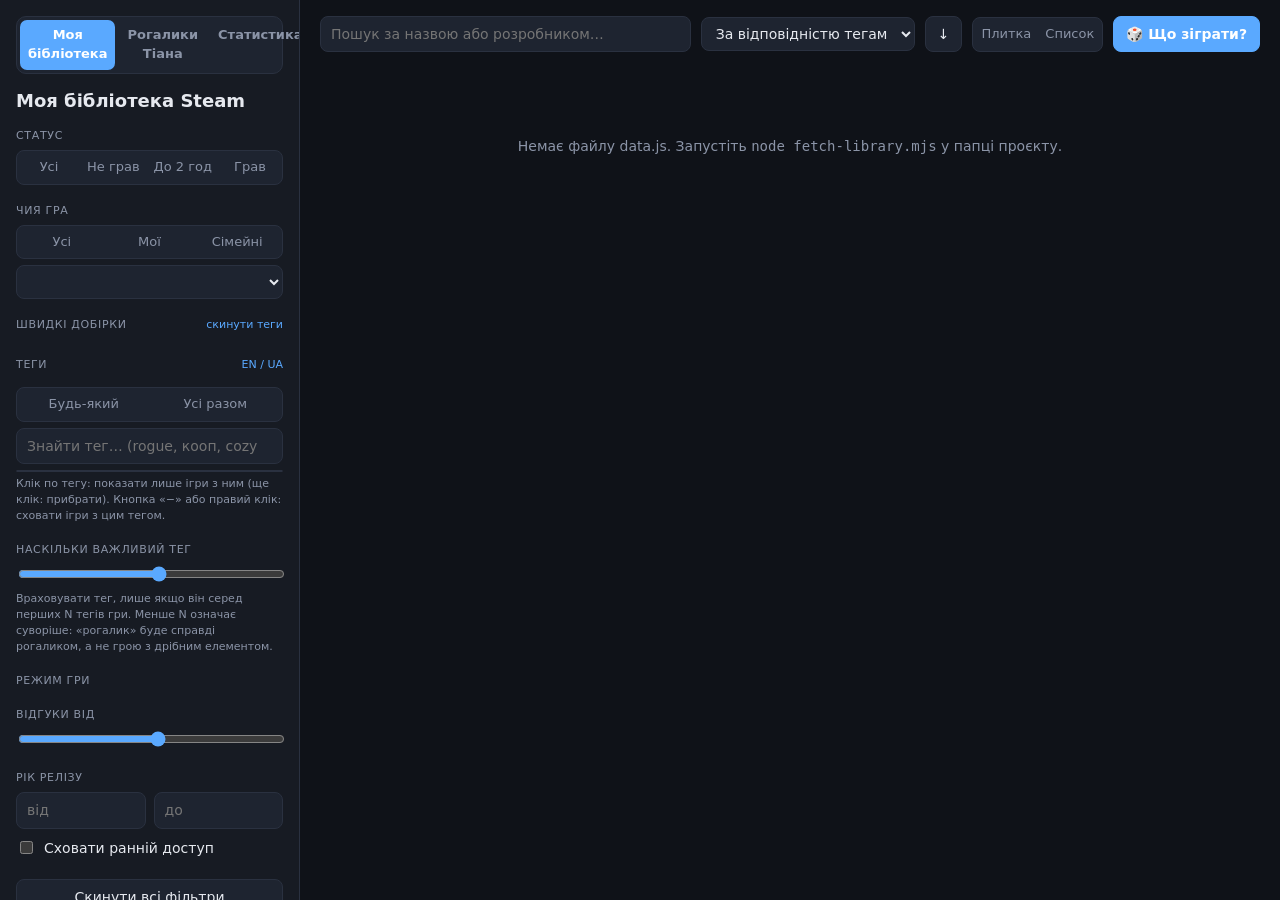
==== commit 37787732: "Add family library stats page stats.html: per-member game counts, value, average and most expensive " ====
--- a/index.html
+++ b/index.html
@@ -9,7 +9,7 @@
 <body>
 <div class="app">
   <aside id="sidebar">
-    <nav class="tabs"><a href="index.html" class="on">Моя бібліотека</a><a href="roguelikes.html">Рогалики Тіана</a></nav>
+    <nav class="tabs"><a href="index.html" class="on">Моя бібліотека</a><a href="roguelikes.html">Рогалики Тіана</a><a href="stats.html">Статистика</a></nav>
     <h1>Моя бібліотека Steam</h1>
     <div class="sub" id="updated"></div>
 
--- a/style.css
+++ b/style.css
@@ -186,7 +186,7 @@
 .diff .bar { width: 50px; height: 5px; border-radius: 3px; background: var(--panel-2); overflow: hidden; display: inline-block; }
 .diff .bar i { display: block; height: 100%; background: linear-gradient(90deg, var(--good), var(--mid), var(--bad)); background-size: 50px 100%; }
 .note { color: var(--muted); font-size: 12px; display: -webkit-box; -webkit-line-clamp: 3; -webkit-box-orient: vertical; overflow: hidden; }
-.pill { font-size: 11px; padding: 1px 7px; border-radius: 6px; background: var(--panel-2); border: 1px solid var(--line); color: var(--muted); }
+.pill { display: inline-block; white-space: nowrap; font-size: 11px; padding: 1px 7px; border-radius: 6px; background: var(--panel-2); border: 1px solid var(--line); color: var(--muted); }
 .pill.st-done { color: var(--good); border-color: currentColor; }
 .pill.st-drop { color: var(--bad); border-color: currentColor; }
 .pill.st-wait { color: var(--mid); border-color: currentColor; }
@@ -194,3 +194,18 @@
 .chips-box.scroll { max-height: 150px; overflow-y: auto; }
 .mine-own { color: var(--good); font-weight: 600; }
 .mine-fam { color: #a98ae6; font-weight: 600; }
+
+/* Подвійний повзунок діапазону */
+.dual { position: relative; height: 22px; }
+.dual .track { position: absolute; left: 8px; right: 8px; top: 9px; height: 4px; border-radius: 2px; background: var(--line, #444); }
+.dual .fill { position: absolute; top: 0; bottom: 0; background: var(--accent); border-radius: 2px; }
+.dual input[type="range"] { position: absolute; inset: 0; margin: 0; width: 100%; height: 22px; background: none; pointer-events: none; -webkit-appearance: none; appearance: none; z-index: 2; }
+.dual input[type="range"]::-webkit-slider-runnable-track { background: none; }
+.dual input[type="range"]::-moz-range-track { background: none; }
+.dual input[type="range"]::-webkit-slider-thumb { pointer-events: auto; -webkit-appearance: none; width: 16px; height: 16px; border-radius: 50%; background: var(--accent); border: 2px solid var(--bg, #111); cursor: pointer; }
+.dual input[type="range"]::-moz-range-thumb { pointer-events: auto; width: 14px; height: 14px; border-radius: 50%; background: var(--accent); border: 2px solid var(--bg, #111); cursor: pointer; }
+
+/* Моя оцінка */
+select.myrate { width: auto; min-width: 48px; padding: 2px 4px; font-size: 13px; font-weight: 600; background: var(--panel-2); border: 1px solid var(--line); border-radius: 6px; color: var(--muted); cursor: pointer; }
+select.myrate.r-good { color: var(--good); } select.myrate.r-mid { color: var(--mid); } select.myrate.r-bad { color: var(--bad); }
+.linkbtn { background: none; border: 0; padding: 0; color: var(--accent); cursor: pointer; font: inherit; text-decoration: underline; }
